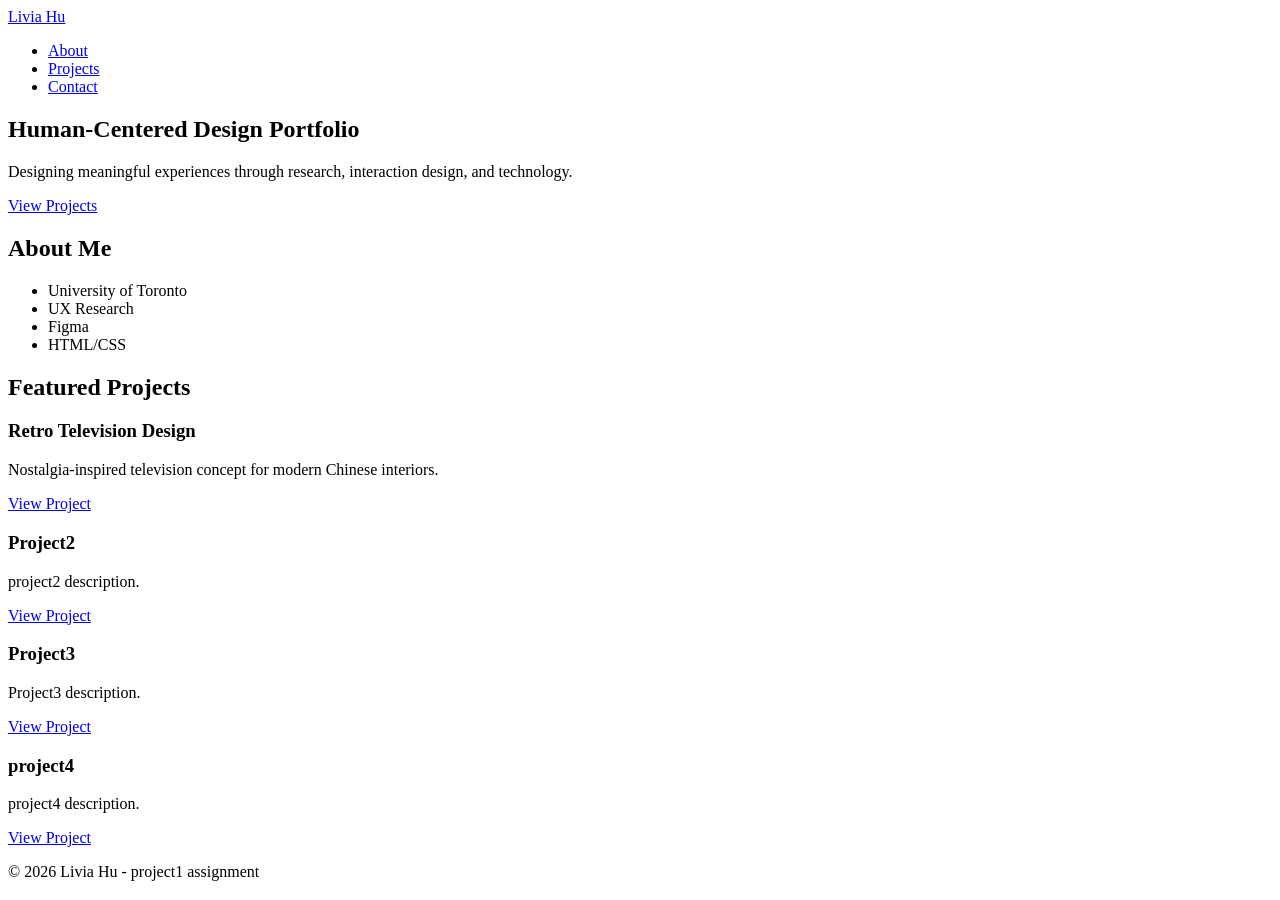
==== index.html @ 560178e1 "Initial commit" ====
<!DOCTYPE html>
<html lang="en">

<head>
    <meta charset="UTF-8">
    <meta name="viewport" content="width=device-width, initial-scale=1.0">
    <title>Livia Hu | HCI Portfolio</title>

    <link rel="stylesheet" href="css/style.css">
    
    <!-- link for font -->
    <link
        href="https://fonts.googleapis.com/css2?family=Inter:wght@400;500&family=Poppins:wght@400;600;700&display=swap"
        rel="stylesheet">
</head>

<body>

    <header class="site-header">

        <a href="index.html" class="logo">
            Livia Hu
        </a>

        <nav>
            <ul class="nav-links">
                <li><a href="#">About</a></li>
                <li><a href="#projects">Projects</a></li>
                <li><a href="#">Contact</a></li>
            </ul>
        </nav>

    </header>

    <main>

        <section class="hero-grid">

            <div class="hero-main">

                <h1>Human-Centered Design Portfolio</h1>

                <p>
                    Designing meaningful experiences through
                    research, interaction design, and technology.
                </p>

                <a class="btn" href="#projects">
                    View Projects
                </a>

            </div>

            <aside class="hero-sidebar">

                <h2>About Me</h2>

                <ul>
                    <li>University of Toronto</li>
                    <li>UX Research</li>
                    <li>Figma</li>
                    <li>HTML/CSS</li>
                </ul>

            </aside>

        </section>

        <section id="projects">

            <h2>Featured Projects</h2>

            <div class="project-grid">

                <article class="card">

                    <div class="card-image"></div>

                    <h3>Retro Television Design</h3>

                    <p>
                        Nostalgia-inspired television concept for modern Chinese interiors.
                    </p>

                    <a class="btn-small" href="detail.html">
                        View Project
                    </a>

                </article>

                <article class="card">

                    <div class="card-image"></div>

                    <h3>Project2</h3>

                    <p>
                        project2 description.
                    </p>

                    <a class="btn-small" href="#">
                        View Project
                    </a>

                </article>

                <article class="card">

                    <div class="card-image"></div>

                    <h3>Project3</h3>

                    <p>
                        Project3 description.
                    </p>

                    <a class="btn-small" href="#">
                        View Project
                    </a>

                </article>

                <article class="card">

                    <div class="card-image"></div>

                    <h3>project4</h3>

                    <p>
                        project4 description.
                    </p>

                    <a class="btn-small" href="#">
                        View Project
                    </a>

                </article>

            </div>

        </section>

    </main>

    <footer>
        <p>© 2026 Livia Hu - project1 assignment</p>
    </footer>

</body>

</html>
---- css/style.css ----
.page-title{
    padding: 48px 80px 24px;
}

.content-grid{
    display:grid;
    gap:24px;
    padding:0 80px 80px;
    grid-template-columns:1fr;
}

.content-block{
    border:1px solid #d9d9d9;
    padding:24px;
    margin-bottom:24px;
}

.sidebar{
    border:1px solid #d9d9d9;
    padding:24px;
    height:fit-content;
}

.sidebar ul{
    list-style:none;
    padding-left:0;
}

.sidebar li{
    margin-bottom:12px;
}

.sidebar a{
    color:#2563EB;
    text-decoration:none;
}

@media (min-width:768px){

    .content-grid{
        grid-template-columns:3fr 1fr;
    }

}
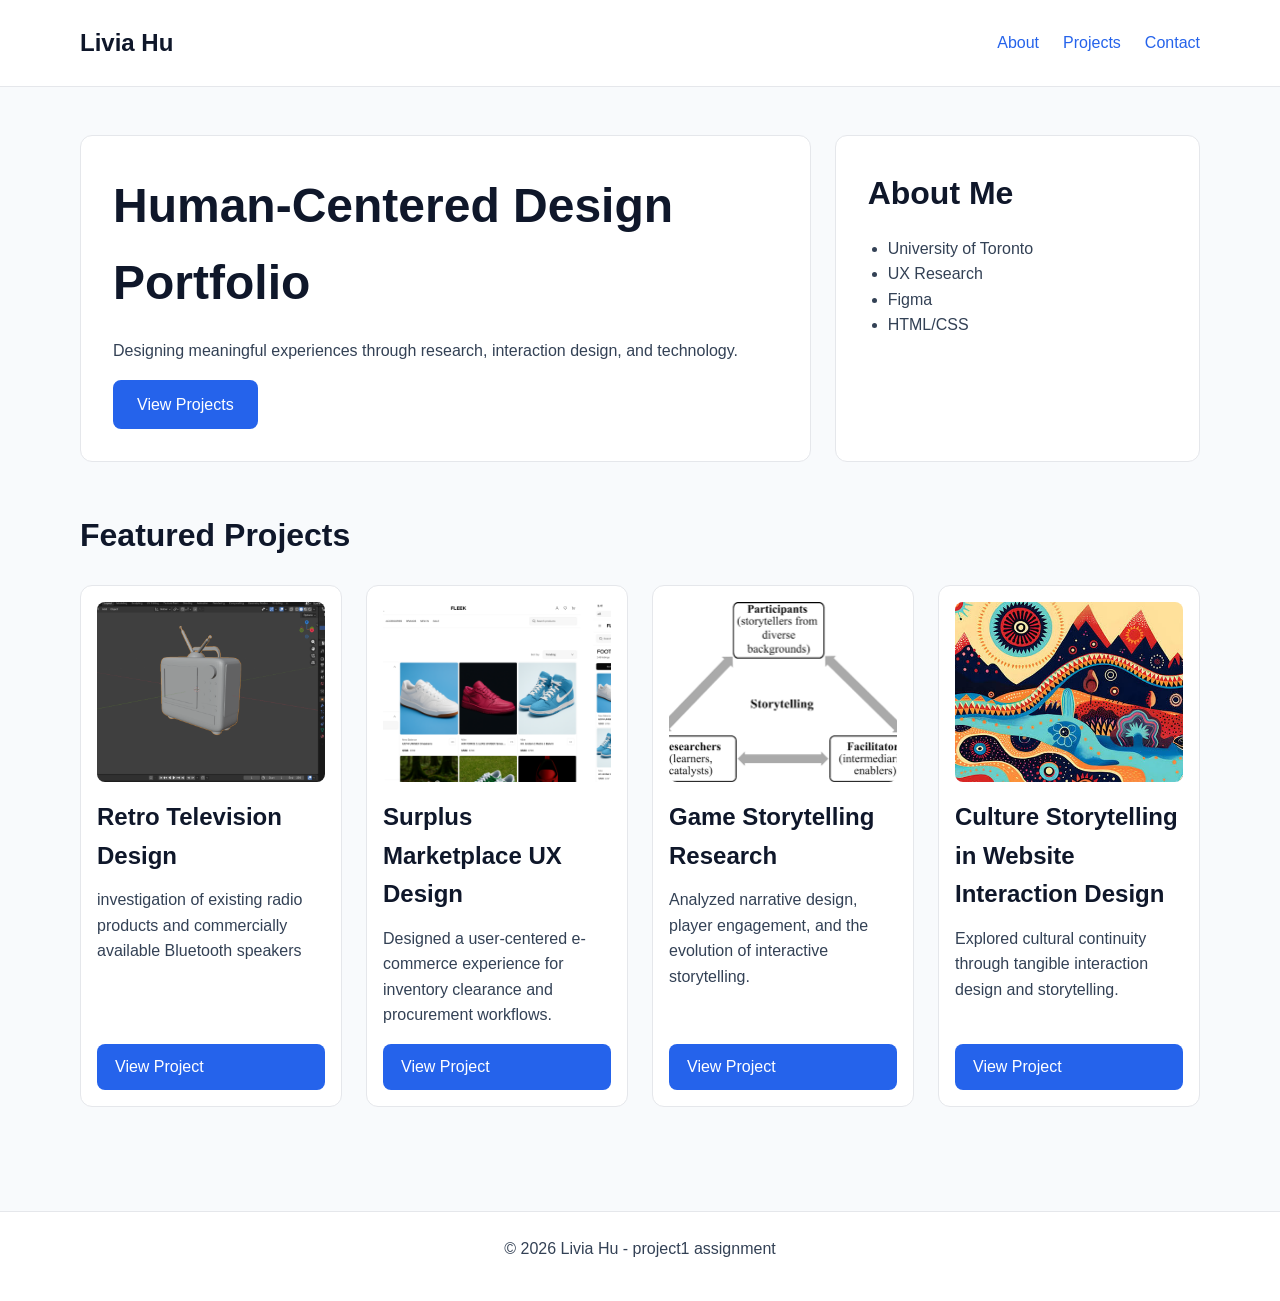
==== commit e551f852: "final" ====
--- a/index.html
+++ b/index.html
@@ -7,7 +7,7 @@
     <title>Livia Hu | HCI Portfolio</title>
 
     <link rel="stylesheet" href="css/style.css">
-    
+
     <!-- link for font -->
     <link
         href="https://fonts.googleapis.com/css2?family=Inter:wght@400;500&family=Poppins:wght@400;600;700&display=swap"
@@ -74,12 +74,14 @@
 
                 <article class="card">
 
-                    <div class="card-image"></div>
-
+                    <div class="card-image">
+                        <img src="images/ratio.png" alt="Bluetooth Radio Redesign">
+                    </div>
                     <h3>Retro Television Design</h3>
 
                     <p>
-                        Nostalgia-inspired television concept for modern Chinese interiors.
+                        investigation of existing radio products and
+                        commercially available Bluetooth speakers
                     </p>
 
                     <a class="btn-small" href="detail.html">
@@ -90,12 +92,14 @@
 
                 <article class="card">
 
-                    <div class="card-image"></div>
-
-                    <h3>Project2</h3>
+                    <div class="card-image">
+                        <img src="images/market.png" alt="E-commerce website design">
+                    </div>
+                    <h3>Surplus Marketplace UX Design</h3>
 
                     <p>
-                        project2 description.
+                        Designed a user-centered e-commerce experience
+                        for inventory clearance and procurement workflows.
                     </p>
 
                     <a class="btn-small" href="#">
@@ -106,12 +110,14 @@
 
                 <article class="card">
 
-                    <div class="card-image"></div>
-
-                    <h3>Project3</h3>
+                    <div class="card-image">
+                        <img src="images/storytelling.png" alt="Bluetooth Radio Redesign">
+                    </div>
+                    <h3>Game Storytelling Research</h3>
 
                     <p>
-                        Project3 description.
+                        Analyzed narrative design, player engagement,
+                        and the evolution of interactive storytelling.
                     </p>
 
                     <a class="btn-small" href="#">
@@ -122,12 +128,14 @@
 
                 <article class="card">
 
-                    <div class="card-image"></div>
-
-                    <h3>project4</h3>
+                    <div class="card-image">
+                        <img src="images/culture.jpg" alt="Bluetooth Radio Redesign">
+                    </div>
+                    <h3>Culture Storytelling in Website Interaction Design</h3>
 
                     <p>
-                        project4 description.
+                        Explored cultural continuity through tangible
+                        interaction design and storytelling.
                     </p>
 
                     <a class="btn-small" href="#">
--- a/css/style.css
+++ b/css/style.css
@@ -1,44 +1,367 @@
+/* global */
+
+*{
+    margin:0;
+    padding:0;
+    box-sizing:border-box;
+}
+
+/* design tokens */
+
+:root{
+    --primary:rgb(15,23,42);
+    --accent:rgb(37,99,235);
+    --text:rgb(51,65,85);
+    --background:rgb(248,250,252);
+    --radius:12px;
+}
+
+/* body */
+
+body{
+    font-family:"Inter",sans-serif;
+    line-height:1.6;
+    background:var(--background);
+    color:var(--text);
+}
+
+/* typography */
+
+h1,
+h2,
+h3{
+    font-family:"Poppins",sans-serif;
+    color:var(--primary);
+}
+
+h1{
+    font-size:36px;
+    font-weight:700;
+    margin-bottom:16px;
+}
+
+h2{
+    font-size:28px;
+    font-weight:600;
+    margin-bottom:16px;
+}
+
+h3{
+    font-size:20px;
+    font-weight:600;
+    margin-bottom:12px;
+}
+
+p{
+    margin-bottom:16px;
+}
+
+a{
+    text-decoration:none;
+    transition:0.2s ease;
+}
+
+a:hover{
+    opacity:0.85;
+}
+
+/* header */
+
+.site-header{
+    display:flex;
+    flex-direction:column;
+    align-items:center;
+    gap:16px;
+    padding:24px;
+    background:white;
+    border-bottom:1px solid rgb(229,231,235);
+}
+
+.logo{
+    font-size:24px;
+    font-weight:700;
+    color:var(--primary);
+}
+
+.nav-links{
+    list-style:none;
+    display:flex;
+    gap:16px;
+}
+
+.nav-links a{
+    color:var(--accent);
+    font-weight:500;
+}
+
+/* hero */
+
+.hero-grid{
+    display:grid;
+    grid-template-columns:1fr;
+    gap:24px;
+    padding:24px;
+}
+
+.hero-main,
+.hero-sidebar{
+    background:white;
+    border:1px solid rgb(229,231,235);
+    border-radius:var(--radius);
+    padding:32px;
+}
+
+.hero-sidebar ul{
+    padding-left:20px;
+}
+
+/* buttons */
+
+.btn,
+.btn-small{
+    display:inline-block;
+    background:var(--accent);
+    color:white;
+    border-radius:8px;
+    transition:0.2s ease;
+}
+
+.btn{
+    padding:12px 24px;
+}
+
+.btn-small{
+    padding:10px 18px;
+    margin-top:auto;
+}
+
+.btn:hover,
+.btn-small:hover{
+    background:var(--primary);
+    opacity:1;
+}
+
+/* projects */
+
+#projects{
+    padding:24px;
+}
+
+.project-grid{
+    display:grid;
+    grid-template-columns:1fr;
+    gap:24px;
+    margin-top:24px;
+}
+
+/* cards */
+
+.card{
+    background:white;
+    border:1px solid rgb(229,231,235);
+    border-radius:var(--radius);
+    display:flex;
+    flex-direction:column;
+    padding:16px;
+    transition:0.2s ease;
+}
+
+.card:hover{
+    transform:translateY(-3px);
+    box-shadow:0 4px 12px rgba(0,0,0,0.08);
+}
+
+.card-image{
+    height:180px;
+    border-radius:8px;
+    overflow:hidden;
+    margin-bottom:16px;
+}
+
+.card-image img{
+    width:100%;
+    height:100%;
+    object-fit:cover;
+    display:block;
+}
+
+/* detail page */
+
 .page-title{
-    padding: 48px 80px 24px;
+    padding:24px;
 }
 
 .content-grid{
     display:grid;
     gap:24px;
-    padding:0 80px 80px;
+    padding:24px;
     grid-template-columns:1fr;
 }
 
+.case-study{
+    width:100%;
+}
+
+.sidebar{
+    background:white;
+    border:1px solid rgb(229,231,235);
+    border-radius:var(--radius);
+    padding:24px;
+    height:fit-content;
+}
+
 .content-block{
-    border:1px solid #d9d9d9;
+    background:white;
+    border:1px solid rgb(229,231,235);
+    border-radius:var(--radius);
     padding:24px;
     margin-bottom:24px;
 }
 
-.sidebar{
-    border:1px solid #d9d9d9;
-    padding:24px;
-    height:fit-content;
+.content-block h2{
+    margin-bottom:12px;
+}
+
+.content-block ul{
+    margin-top:12px;
+    margin-left:20px;
+}
+
+.content-block li{
+    margin-bottom:12px;
+}
+
+/* sidebar */
+
+.sidebar h3{
+    margin-bottom:16px;
 }
 
 .sidebar ul{
     list-style:none;
     padding-left:0;
+    margin-bottom:20px;
 }
 
 .sidebar li{
     margin-bottom:12px;
+    padding-bottom:12px;
+    border-bottom:1px solid rgb(229,231,235);
+}
+
+.sidebar li:last-child{
+    border-bottom:none;
 }
 
 .sidebar a{
-    color:#2563EB;
-    text-decoration:none;
-}
+    color:var(--accent);
+}
+
+.sidebar hr{
+    margin:24px 0;
+    border:none;
+    border-top:1px solid rgb(229,231,235);
+}
+
+/* design process sub-navigation */
+
+.sub-item{
+    padding-left:20px;
+    margin-bottom:6px;
+    padding-bottom:6px;
+}
+
+.sub-item a{
+    font-size:14px;
+    color:var(--accent);
+}
+
+/* images */
+
+.project-image{
+    margin-top:16px;
+    margin-bottom:12px;
+}
+
+.project-image img{
+    width:100%;
+    display:block;
+    border-radius:12px;
+    border:1px solid rgb(229,231,235);
+}
+
+.caption{
+    margin-top:12px;
+    font-size:14px;
+    color:rgb(100,116,139);
+    font-style:italic;
+}
+
+/* footer */
+
+footer{
+    margin-top:24px;
+    padding:24px;
+    text-align:center;
+    background:white;
+    border-top:1px solid rgb(229,231,235);
+}
+
+/* mobile only */
+
+@media (max-width:767px){
+
+    .sidebar{
+        order:-1;
+    }
+
+}
+
+/* desktop */
 
 @media (min-width:768px){
 
+    .site-header{
+        flex-direction:row;
+        justify-content:space-between;
+        padding:24px 80px;
+    }
+
+    .nav-links{
+        gap:24px;
+    }
+
+    h1{
+        font-size:48px;
+    }
+
+    h2{
+        font-size:32px;
+    }
+
+    h3{
+        font-size:24px;
+    }
+
+    .hero-grid{
+        padding:48px 80px;
+        grid-template-columns:2fr 1fr;
+    }
+
+    #projects{
+        padding:0 80px 80px;
+    }
+
+    .project-grid{
+        grid-template-columns:repeat(4,1fr);
+    }
+
+    .page-title{
+        padding:48px 80px 24px;
+    }
+
     .content-grid{
+        padding:0 80px 80px;
         grid-template-columns:3fr 1fr;
     }
-
 }
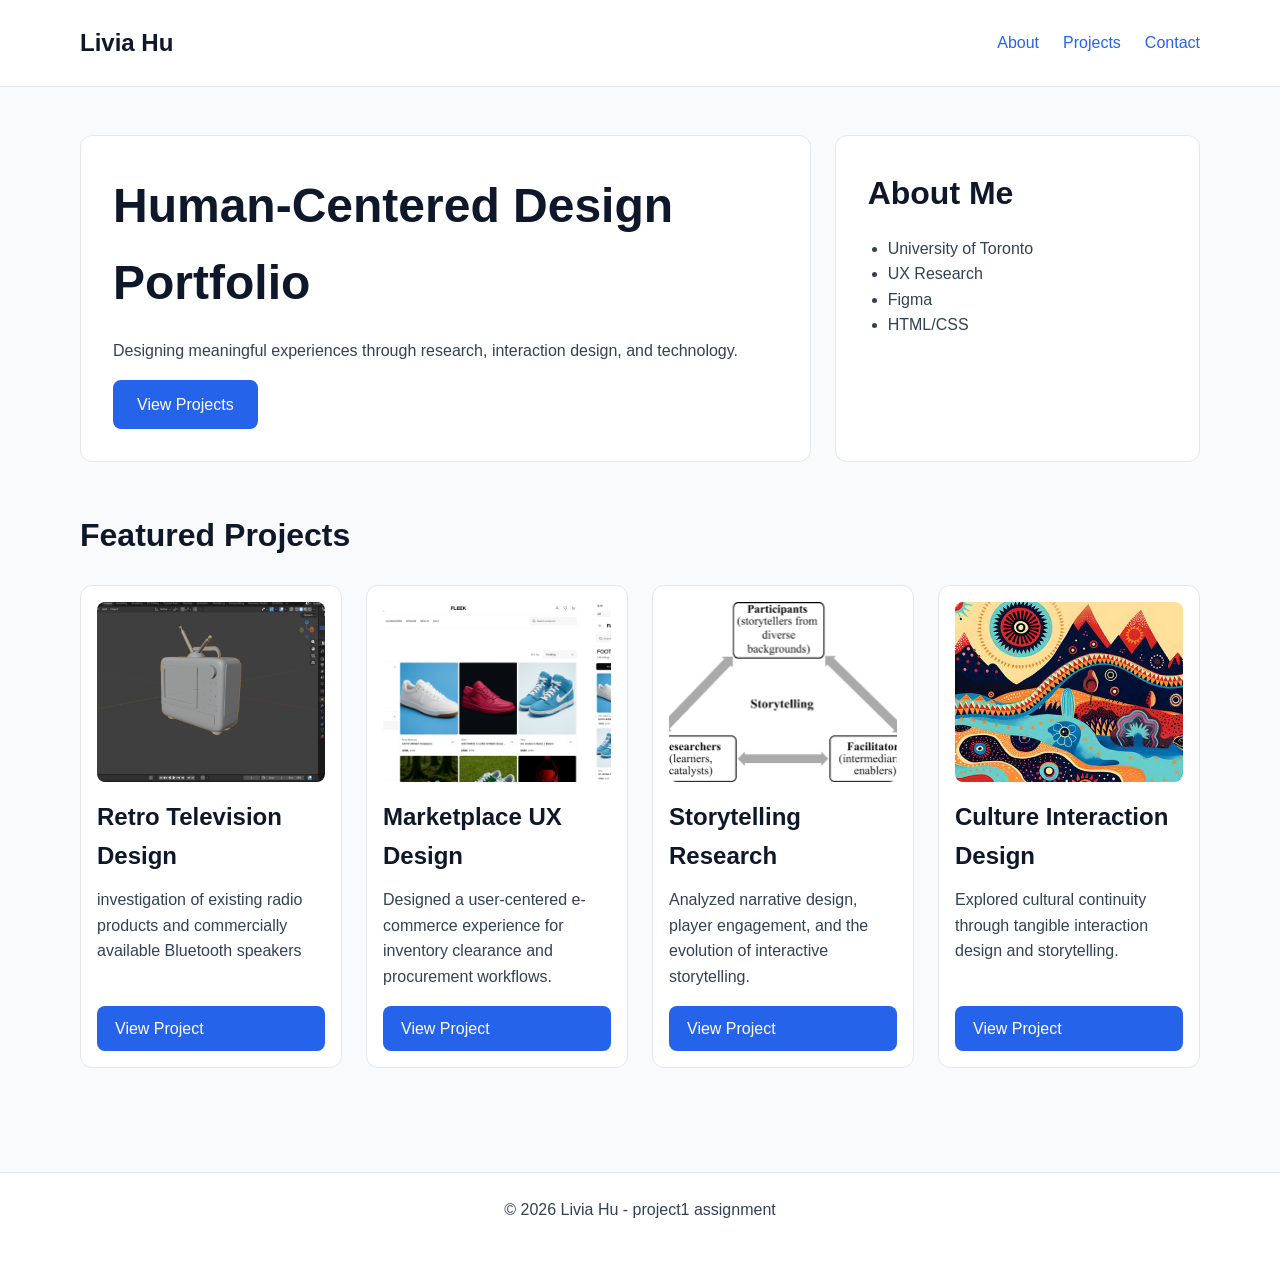
==== commit 5789ddb7: "typo" ====
--- a/index.html
+++ b/index.html
@@ -95,7 +95,7 @@
                     <div class="card-image">
                         <img src="images/market.png" alt="E-commerce website design">
                     </div>
-                    <h3>Surplus Marketplace UX Design</h3>
+                    <h3>Marketplace UX Design</h3>
 
                     <p>
                         Designed a user-centered e-commerce experience
@@ -113,7 +113,7 @@
                     <div class="card-image">
                         <img src="images/storytelling.png" alt="Bluetooth Radio Redesign">
                     </div>
-                    <h3>Game Storytelling Research</h3>
+                    <h3>Storytelling Research</h3>
 
                     <p>
                         Analyzed narrative design, player engagement,
@@ -131,7 +131,7 @@
                     <div class="card-image">
                         <img src="images/culture.jpg" alt="Bluetooth Radio Redesign">
                     </div>
-                    <h3>Culture Storytelling in Website Interaction Design</h3>
+                    <h3>Culture Interaction Design</h3>
 
                     <p>
                         Explored cultural continuity through tangible
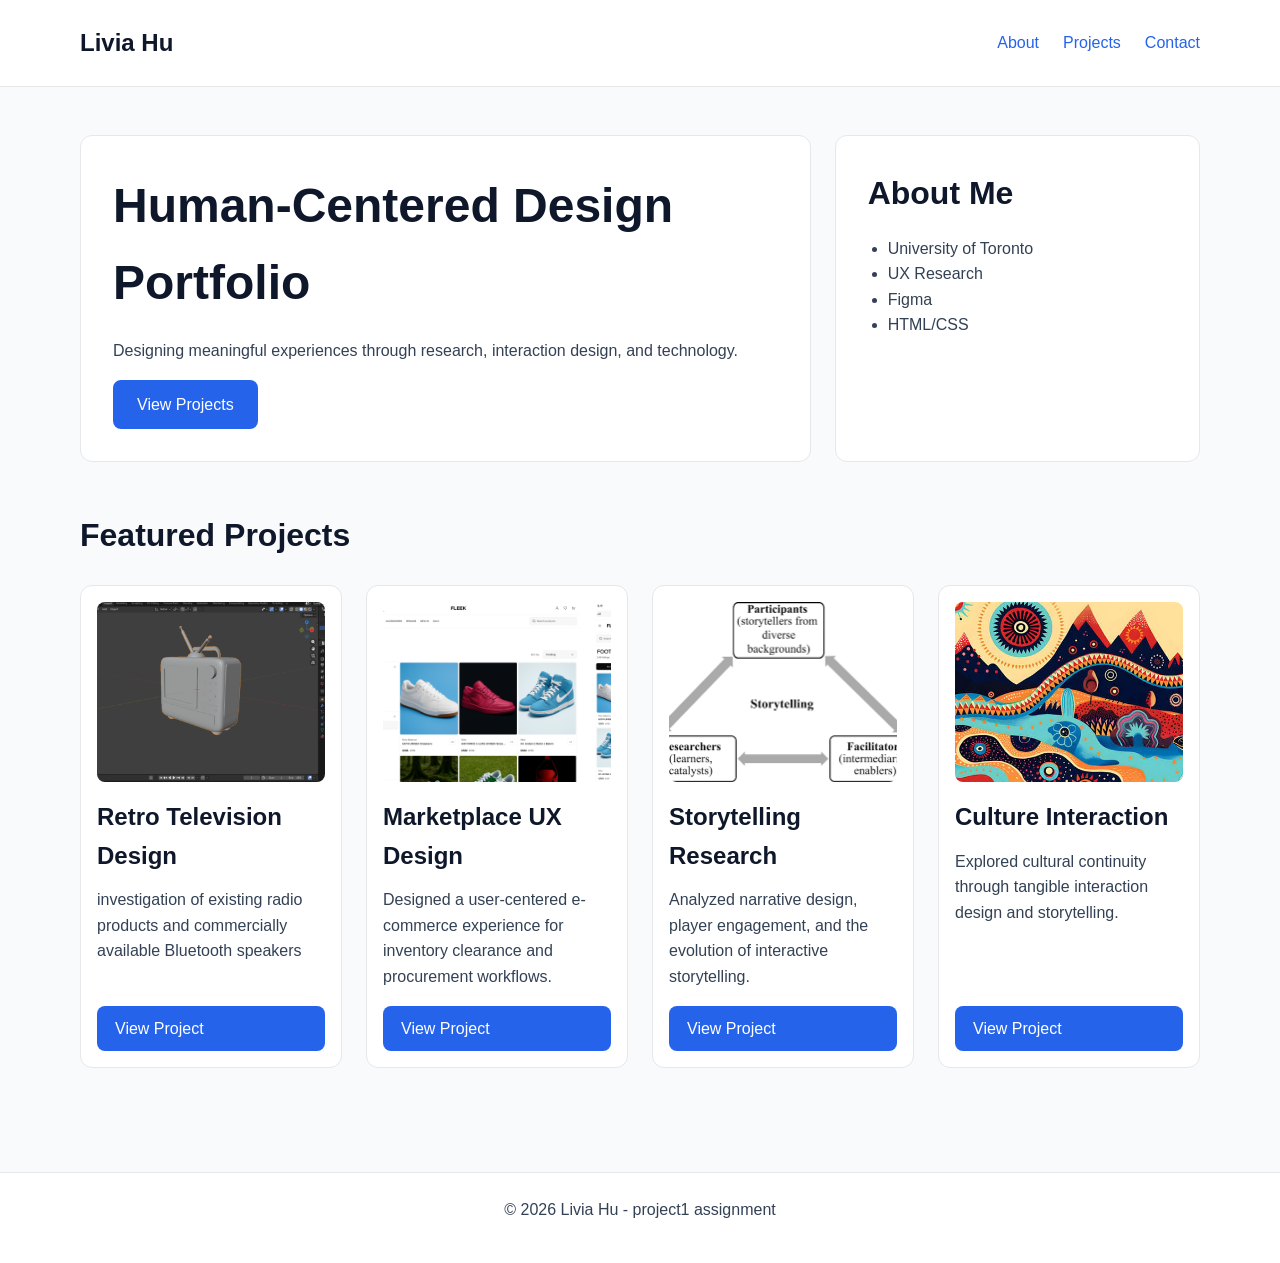
==== commit 41736cc3: "1" ====
--- a/index.html
+++ b/index.html
@@ -131,7 +131,7 @@
                     <div class="card-image">
                         <img src="images/culture.jpg" alt="Bluetooth Radio Redesign">
                     </div>
-                    <h3>Culture Interaction Design</h3>
+                    <h3>Culture Interaction</h3>
 
                     <p>
                         Explored cultural continuity through tangible
